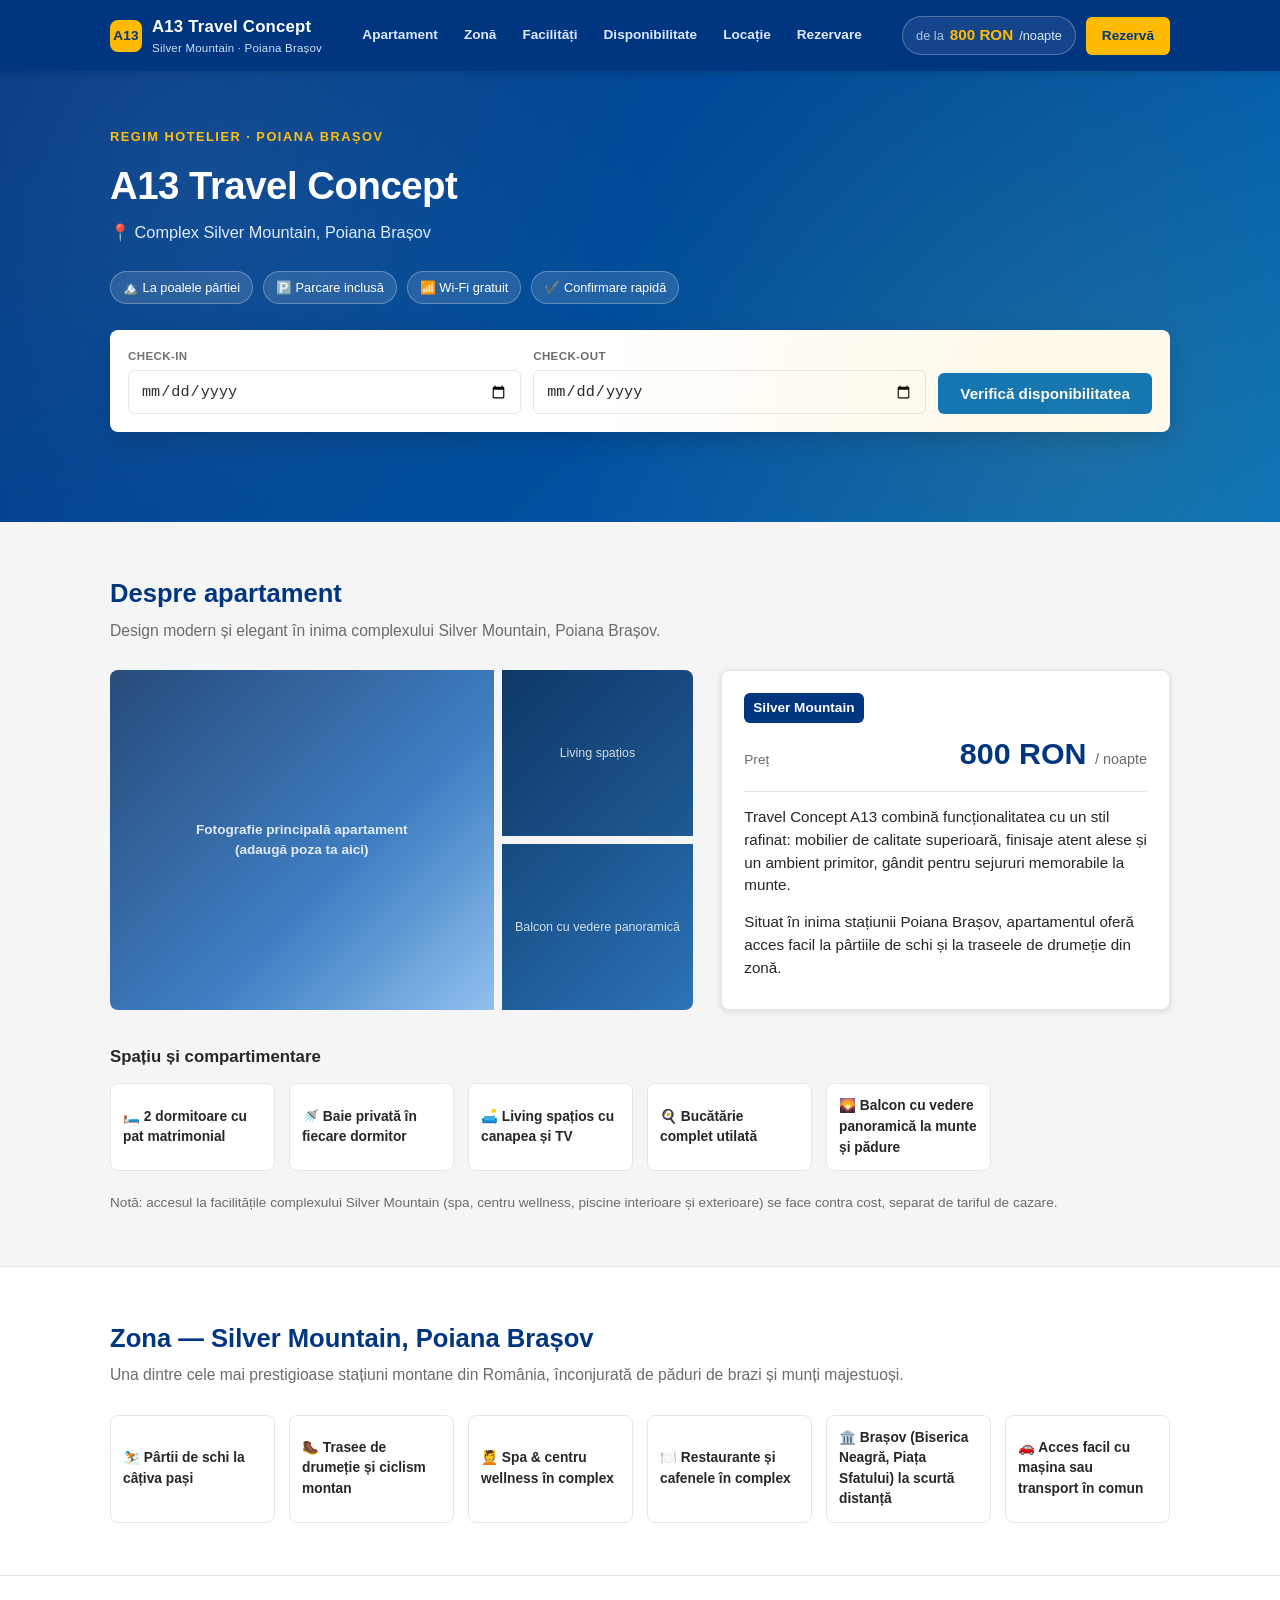
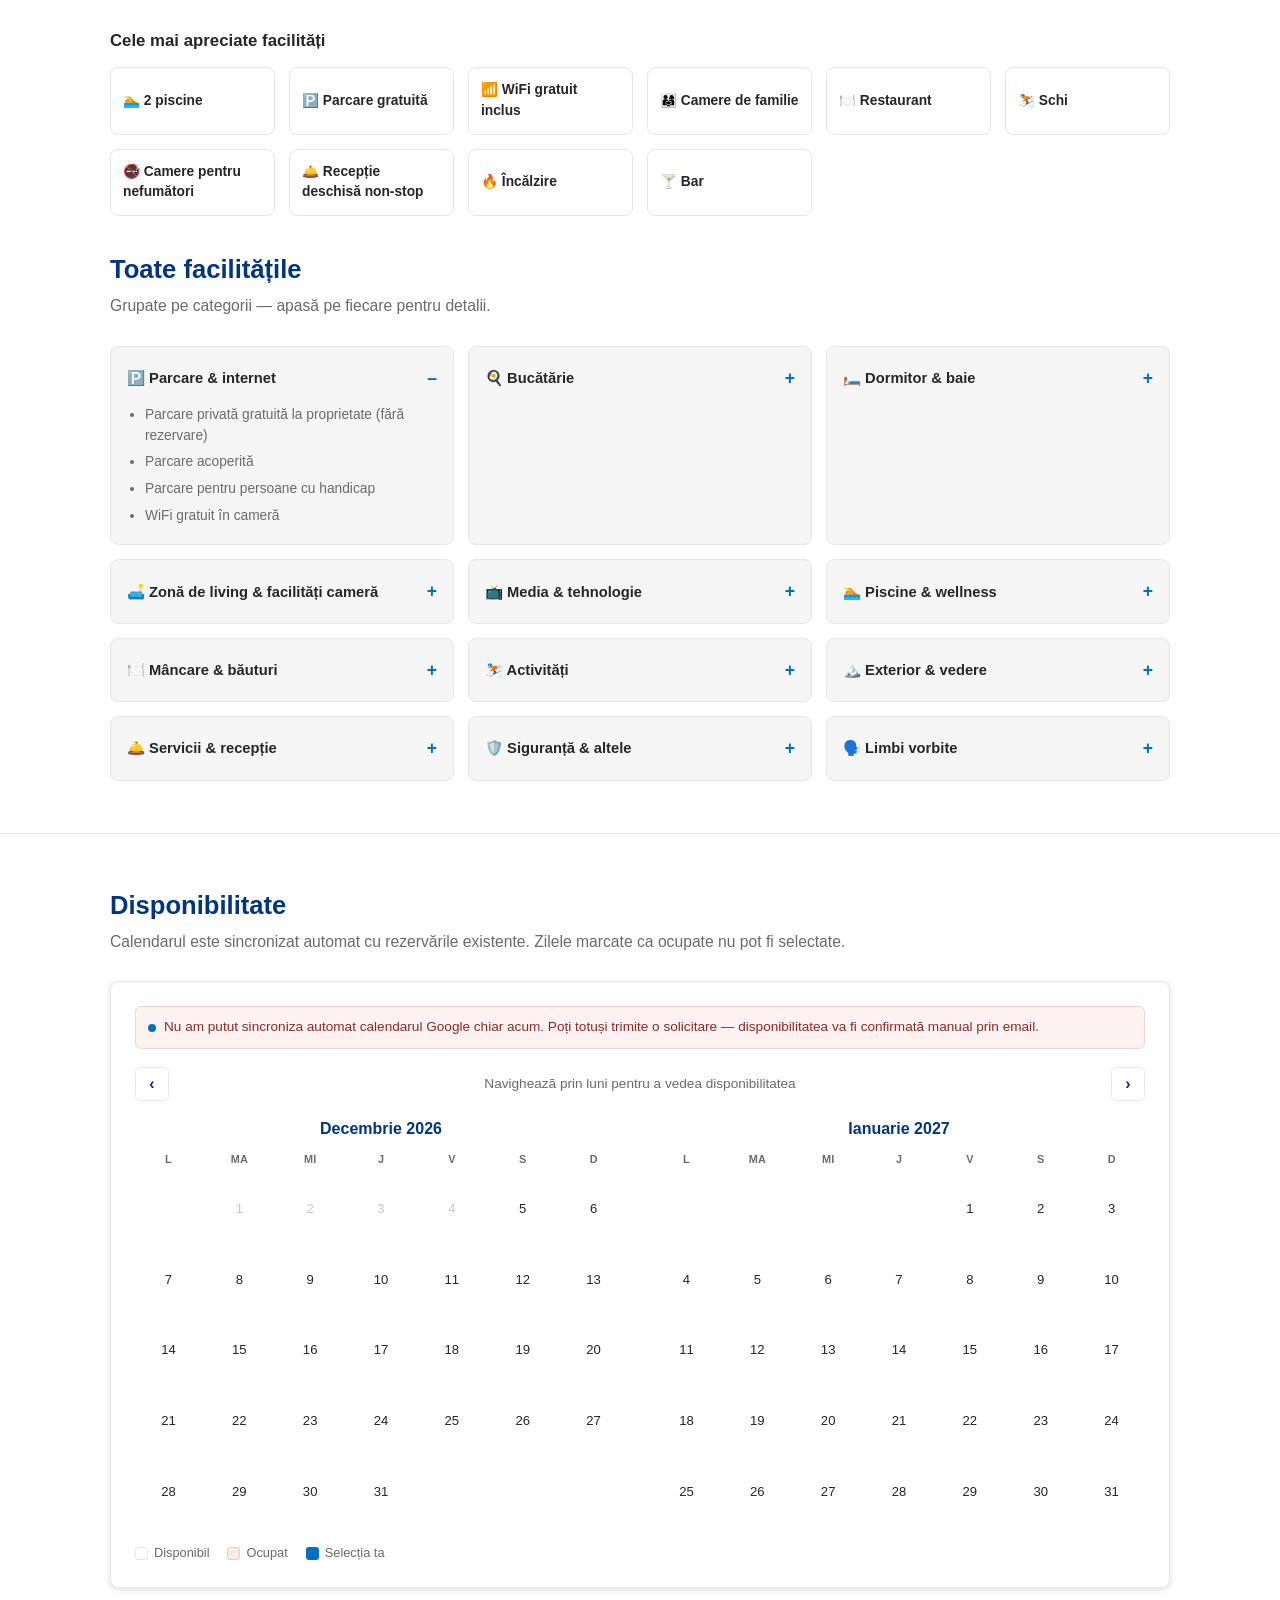
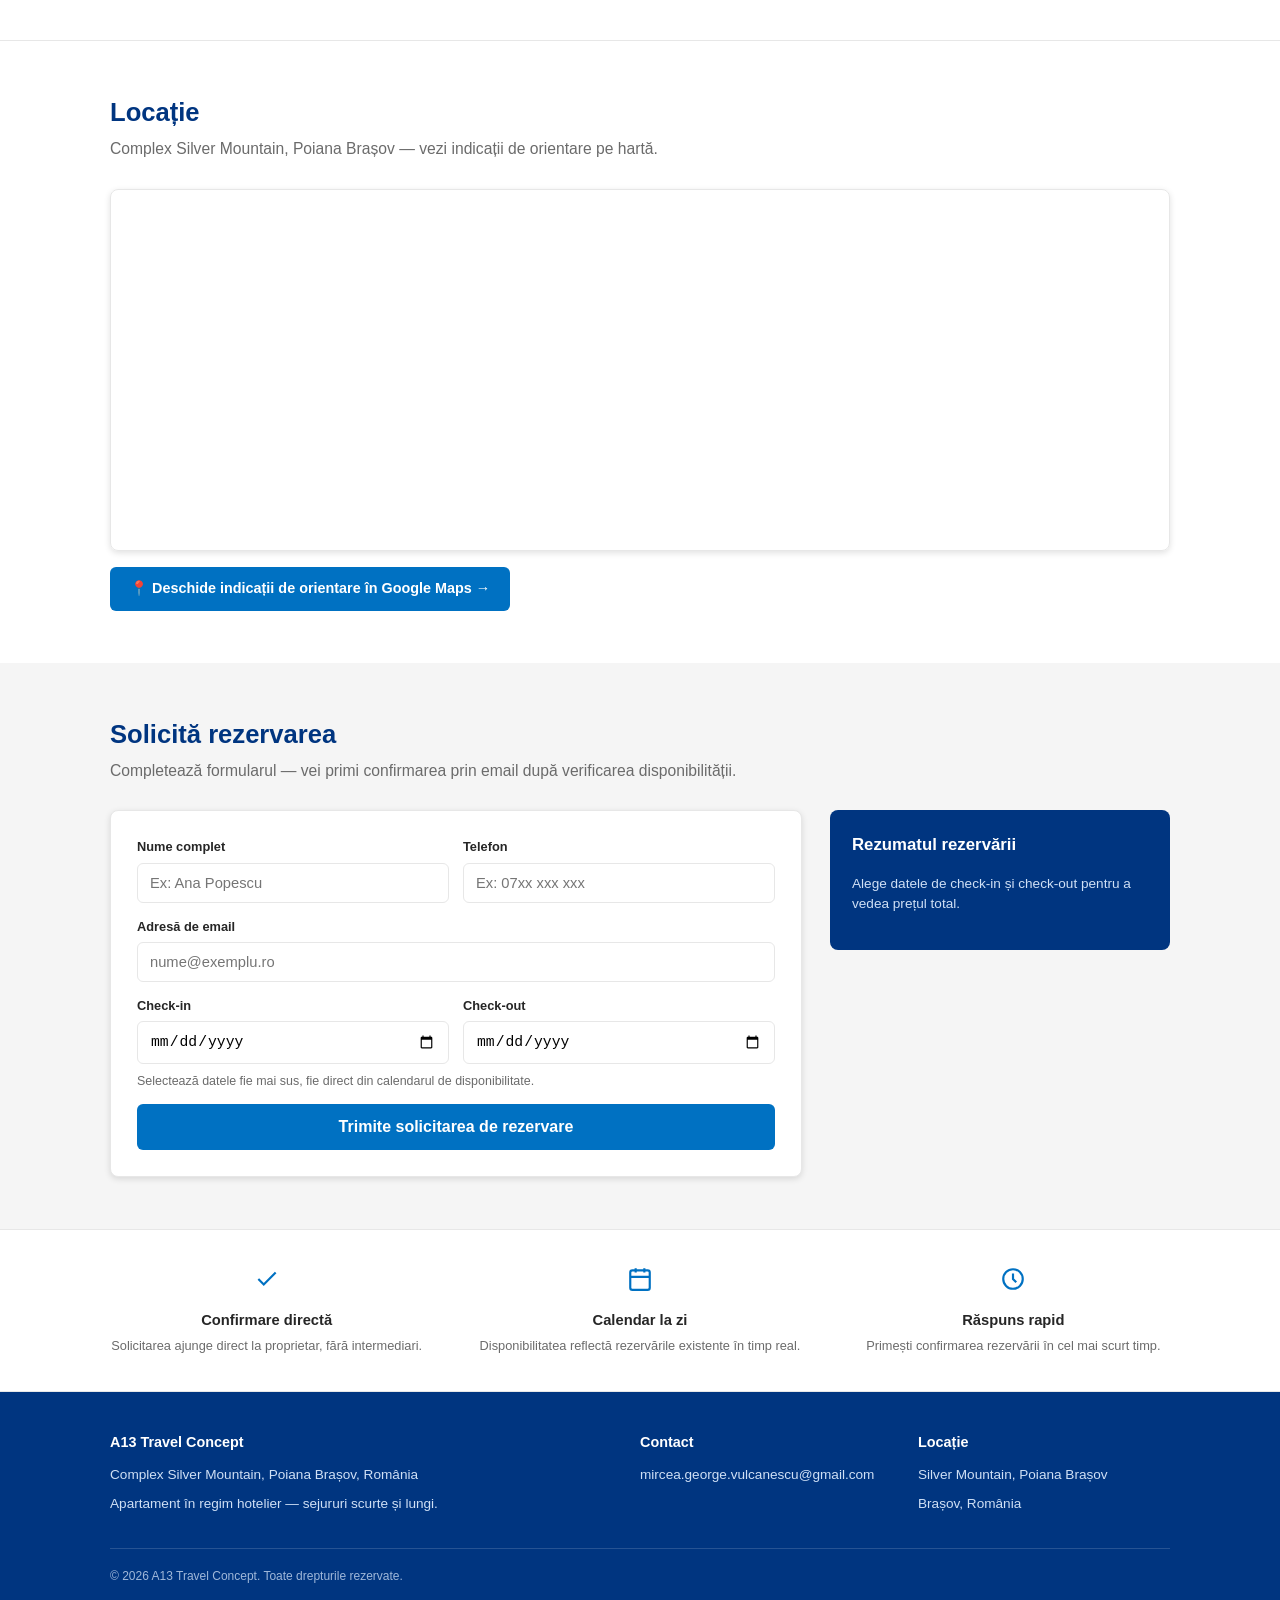
==== a13-travel-concept.html @ 93958892 "Add files via upload" ====
<!DOCTYPE html>
<html lang="ro">
<head>
<meta charset="UTF-8">
<meta name="viewport" content="width=device-width, initial-scale=1.0">
<title>A13 Travel Concept — Cazare Poiana Brașov, Silver Mountain | Rezervări online</title>
<meta name="description" content="Apartament în regim hotelier la Silver Mountain, Poiana Brașov. 800 RON/noapte, 2 dormitoare cu baie privată, vedere panoramică la munte. Verifică disponibilitatea și rezervă online.">
<style>
  :root{
    --blue-dark:#003580;
    --blue-mid:#0071c2;
    --blue-hover:#00224f;
    --yellow:#febb02;
    --yellow-dark:#e0a800;
    --bg:#f5f5f5;
    --white:#ffffff;
    --ink:#262626;
    --gray:#6b6b6b;
    --line:#e7e7e7;
    --green:#008009;
    --red:#c94545;
    --radius:8px;
    --shadow:0 2px 6px rgba(0,0,0,.12);
    --shadow-lg:0 8px 24px rgba(0,0,0,.16);
  }
  *{box-sizing:border-box;}
  html{scroll-behavior:smooth;}
  body{
    margin:0;
    font-family:-apple-system,BlinkMacSystemFont,"Segoe UI",Roboto,Helvetica,Arial,sans-serif;
    color:var(--ink);
    background:var(--bg);
    line-height:1.5;
  }
  a{color:inherit;text-decoration:none;}
  img{max-width:100%;display:block;}
  .wrap{max-width:1100px;margin:0 auto;padding:0 20px;}

  /* HEADER */
  header{
    background:var(--blue-dark);
    color:var(--white);
    position:sticky;top:0;z-index:50;
    box-shadow:var(--shadow);
  }
  header .wrap{
    display:flex;align-items:center;justify-content:space-between;
    padding:14px 20px;
  }
  .logo{display:flex;align-items:center;gap:10px;font-weight:800;font-size:1.05rem;letter-spacing:.2px;min-width:0;flex:none;}
  .logo-mark{
    width:32px;height:32px;border-radius:8px;
    background:var(--yellow);color:var(--blue-dark);
    display:flex;align-items:center;justify-content:center;
    font-weight:900;font-size:.85rem;flex:none;
  }
  .logo-text{white-space:nowrap;}
  .logo .place{font-weight:400;font-size:.72rem;color:#cfe0f5;display:block;margin-top:1px;white-space:normal;}

  .header-inner{
    display:flex;align-items:center;justify-content:space-between;
    padding:12px 20px;gap:14px;
  }
  .main-nav{display:none;}
  @media(min-width:920px){
    .main-nav{
      display:flex;gap:22px;flex:1;justify-content:center;
    }
    .main-nav a{
      color:#dbe8fb;font-size:.85rem;font-weight:600;padding:6px 2px;
      border-bottom:2px solid transparent;
    }
    .main-nav a:hover{color:var(--white);border-color:var(--yellow);}
  }

  .header-right{display:flex;align-items:center;gap:10px;flex:none;}
  .header-price{
    display:none;
    align-items:center;gap:6px;
    background:rgba(255,255,255,.08);
    border:1px solid rgba(255,255,255,.25);
    padding:7px 13px;border-radius:999px;
    font-size:.8rem;white-space:nowrap;color:#dbe8fb;
  }
  .header-price .hp-label{color:#a9c4e6;}
  .header-price b{color:var(--yellow);font-size:.95rem;}
  @media(min-width:560px){.header-price{display:flex;}}

  .header-cta{display:none;}
  @media(min-width:640px){
    .header-cta{
      display:inline-block;background:var(--yellow);color:var(--blue-dark);
      font-weight:700;padding:9px 16px;border-radius:6px;font-size:.85rem;
    }
    .header-cta:hover{background:var(--yellow-dark);}
  }

  .menu-toggle{
    display:flex;align-items:center;justify-content:center;
    width:38px;height:38px;border-radius:6px;
    background:rgba(255,255,255,.08);border:1px solid rgba(255,255,255,.25);
    color:var(--white);cursor:pointer;flex:none;
  }
  @media(min-width:920px){.menu-toggle{display:none;}}

  .mobile-nav{
    display:none;flex-direction:column;
    background:var(--blue-hover);
    border-top:1px solid rgba(255,255,255,.15);
  }
  .mobile-nav.open{display:flex;}
  .mobile-nav a{
    color:#dbe8fb;font-size:.92rem;font-weight:600;
    padding:14px 20px;border-bottom:1px solid rgba(255,255,255,.08);
  }
  .mobile-nav a:active{background:rgba(255,255,255,.06);}
  .mobile-nav-cta{
    color:var(--blue-dark) !important;background:var(--yellow);
    text-align:center;font-weight:800 !important;margin:12px 20px 16px;
    border-radius:6px;border-bottom:none !important;
  }

  /* HERO */
  .hero{
    background:linear-gradient(135deg,var(--blue-dark) 0%,#00509e 55%,var(--blue-mid) 100%);
    color:var(--white);
    padding:56px 0 90px;
    position:relative;
    overflow:hidden;
  }
  .hero::after{
    content:"";position:absolute;inset:0;
    background:
      radial-gradient(circle at 15% 20%, rgba(255,255,255,.08) 0, transparent 40%),
      radial-gradient(circle at 85% 80%, rgba(254,187,2,.10) 0, transparent 45%);
    pointer-events:none;
  }
  .hero .eyebrow{
    color:var(--yellow);font-weight:700;font-size:.8rem;letter-spacing:1.5px;text-transform:uppercase;
  }
  .hero h1{
    font-size:2.4rem;margin:10px 0 6px;font-weight:800;letter-spacing:-.5px;
  }
  .hero p.loc{
    color:#dbe8fb;font-size:1.02rem;margin:0 0 26px;display:flex;align-items:center;gap:6px;
  }
  .hero-badges{display:flex;gap:10px;flex-wrap:wrap;margin-bottom:8px;}
  .badge{
    background:rgba(255,255,255,.12);border:1px solid rgba(255,255,255,.28);
    padding:6px 12px;border-radius:999px;font-size:.8rem;
  }

  /* SEARCH CARD (floating over hero) */
  .search-card{
    background:var(--white);color:var(--ink);
    border-radius:var(--radius);
    box-shadow:var(--shadow-lg);
    padding:18px;
    margin-top:26px;
    display:grid;grid-template-columns:1fr 1fr auto;gap:12px;
    align-items:end;
  }
  @media(max-width:680px){.search-card{grid-template-columns:1fr;}}
  .field label{display:block;font-size:.72rem;font-weight:700;color:var(--gray);text-transform:uppercase;letter-spacing:.4px;margin-bottom:5px;}
  .field input{
    width:100%;padding:11px 12px;border:1.5px solid var(--line);border-radius:6px;
    font-size:.95rem;color:var(--ink);background:var(--white);
  }
  .field input:focus{outline:2px solid var(--blue-mid);outline-offset:1px;border-color:var(--blue-mid);}
  .btn-primary{
    background:var(--blue-mid);color:var(--white);border:none;
    padding:12px 22px;border-radius:6px;font-weight:700;font-size:.95rem;cursor:pointer;
    transition:background .15s ease;
  }
  .btn-primary:hover{background:var(--blue-hover);}
  .btn-primary:focus-visible{outline:3px solid var(--yellow);outline-offset:2px;}

  /* SECTIONS */
  section{padding:52px 0;}
  .section-title{font-size:1.6rem;font-weight:800;margin:0 0 6px;color:var(--blue-dark);}
  .section-sub{color:var(--gray);margin:0 0 28px;font-size:.98rem;}

  /* OVERVIEW / GALLERY */
  .overview-grid{display:grid;grid-template-columns:1.3fr 1fr;gap:28px;}
  @media(max-width:800px){.overview-grid{grid-template-columns:1fr;}}
  .gallery{display:grid;grid-template-columns:2fr 1fr;gap:8px;border-radius:var(--radius);overflow:hidden;height:340px;}
  .gallery-main{
    grid-row:1/3;
    background:linear-gradient(135deg,#274b7a,#3f7ec2 60%,#8fc1ee);
    display:flex;align-items:center;justify-content:center;color:rgba(255,255,255,.85);
    font-size:.85rem;font-weight:600;text-align:center;padding:16px;
  }
  .gallery-sub{
    background:linear-gradient(135deg,#0e3866,#1f5a94);
    display:flex;align-items:center;justify-content:center;color:rgba(255,255,255,.8);
    font-size:.78rem;text-align:center;padding:10px;
  }
  .gallery-sub:nth-child(3){background:linear-gradient(135deg,#164a80,#2c73b6);}

  .info-card{
    background:var(--white);border:1px solid var(--line);border-radius:var(--radius);
    padding:22px;box-shadow:var(--shadow);
  }
  .price-line{
    display:flex;align-items:baseline;justify-content:space-between;
    border-bottom:1px solid var(--line);padding-bottom:14px;margin-bottom:14px;
  }
  .price-line .amount{font-size:1.9rem;font-weight:800;color:var(--blue-dark);}
  .price-line .amount span{font-size:.9rem;font-weight:500;color:var(--gray);}
  .rating-pill{
    background:var(--blue-dark);color:var(--white);font-weight:800;
    padding:5px 9px;border-radius:6px;font-size:.85rem;display:inline-block;margin-bottom:8px;
  }
  .desc{color:var(--ink);font-size:.95rem;margin:14px 0 0;}

  .facil-subtitle{font-size:1.05rem;margin:34px 0 14px;color:var(--ink);}
  .amenities{
    display:grid;grid-template-columns:repeat(auto-fill,minmax(150px,1fr));
    gap:14px;
  }
  .amenity{
    display:flex;align-items:center;gap:10px;
    background:var(--white);border:1px solid var(--line);border-radius:8px;
    padding:12px;font-size:.86rem;font-weight:600;
  }
  .amenity svg{flex:none;color:var(--blue-mid);}

  .facil-grid{
    display:grid;grid-template-columns:repeat(auto-fill,minmax(280px,1fr));
    gap:14px;
  }
  .facil-card{
    background:var(--bg);border:1px solid var(--line);border-radius:8px;
    padding:4px 16px;
  }
  .facil-card summary{
    cursor:pointer;padding:14px 0;font-weight:700;font-size:.92rem;
    list-style:none;display:flex;align-items:center;gap:8px;
  }
  .facil-card summary::-webkit-details-marker{display:none;}
  .facil-card summary::after{
    content:"+";margin-left:auto;color:var(--blue-mid);font-weight:800;font-size:1.1rem;
  }
  .facil-card[open] summary::after{content:"–";}
  .facil-card ul{
    margin:0 0 14px;padding-left:18px;color:var(--gray);font-size:.86rem;
  }
  .facil-card li{margin-bottom:6px;}
  .facil-card em{color:var(--yellow-dark);font-style:normal;font-size:.8rem;}

  /* CALENDAR */
  .calendar-wrap{
    background:var(--white);border:1px solid var(--line);border-radius:var(--radius);
    padding:24px;box-shadow:var(--shadow);
  }
  .cal-status{
    display:flex;align-items:center;gap:8px;font-size:.85rem;color:var(--gray);margin-bottom:18px;
    padding:10px 12px;background:#f0f5fb;border-radius:6px;border:1px solid #dbe7f5;
  }
  .cal-status.error{background:#fdf1f1;border-color:#f3d4d4;color:#8a2c2c;}
  .cal-status .dot{width:8px;height:8px;border-radius:50%;background:var(--blue-mid);flex:none;}
  .cal-nav{display:flex;align-items:center;justify-content:space-between;margin-bottom:16px;}
  .cal-nav button{
    background:var(--white);border:1.5px solid var(--line);border-radius:6px;
    width:34px;height:34px;cursor:pointer;font-size:1rem;color:var(--blue-dark);font-weight:700;
  }
  .cal-nav button:hover{border-color:var(--blue-mid);}
  .cal-months{display:grid;grid-template-columns:1fr 1fr;gap:26px;}
  @media(max-width:720px){.cal-months{grid-template-columns:1fr;}}
  .cal-month h4{margin:0 0 10px;text-align:center;font-size:1rem;color:var(--blue-dark);text-transform:capitalize;}
  .cal-grid{display:grid;grid-template-columns:repeat(7,1fr);gap:4px;}
  .cal-grid .dow{font-size:.68rem;color:var(--gray);text-align:center;font-weight:700;padding-bottom:4px;text-transform:uppercase;}
  .cal-day{
    aspect-ratio:1/1;display:flex;align-items:center;justify-content:center;
    font-size:.82rem;border-radius:6px;cursor:pointer;
    background:var(--white);border:1px solid transparent;color:var(--ink);
  }
  .cal-day.empty{visibility:hidden;cursor:default;}
  .cal-day.past{color:#c8c8c8;cursor:not-allowed;}
  .cal-day.booked{
    background:#fbeaea;color:#c94545;text-decoration:line-through;cursor:not-allowed;
  }
  .cal-day.available:hover{border-color:var(--blue-mid);background:#eaf3fc;}
  .cal-day.selected{background:var(--blue-mid);color:var(--white);font-weight:700;}
  .cal-day.in-range{background:#cfe6fb;color:var(--blue-dark);}
  .cal-legend{display:flex;gap:18px;flex-wrap:wrap;margin-top:18px;font-size:.8rem;color:var(--gray);}
  .cal-legend span{display:flex;align-items:center;gap:6px;}
  .swatch{width:13px;height:13px;border-radius:3px;display:inline-block;}
  .swatch.av{background:var(--white);border:1px solid var(--line);}
  .swatch.bk{background:#fbeaea;border:1px solid #f0c6c6;}
  .swatch.sel{background:var(--blue-mid);}

  /* BOOKING FORM */
  .booking-grid{display:grid;grid-template-columns:1fr 340px;gap:28px;align-items:start;}
  @media(max-width:880px){.booking-grid{grid-template-columns:1fr;}}
  form.booking-form{
    background:var(--white);border:1px solid var(--line);border-radius:var(--radius);
    padding:26px;box-shadow:var(--shadow);
  }
  .form-row{display:grid;grid-template-columns:1fr 1fr;gap:14px;margin-bottom:14px;}
  @media(max-width:500px){.form-row{grid-template-columns:1fr;}}
  .form-row.full{grid-template-columns:1fr;}
  .form-field label{display:block;font-size:.8rem;font-weight:700;color:var(--ink);margin-bottom:6px;}
  .form-field input{
    width:100%;padding:11px 12px;border:1.5px solid var(--line);border-radius:6px;font-size:.92rem;
  }
  .form-field input:focus{outline:2px solid var(--blue-mid);outline-offset:1px;border-color:var(--blue-mid);}
  .form-field small{color:var(--gray);font-size:.75rem;}
  .hint{font-size:.78rem;color:var(--gray);margin-top:-6px;margin-bottom:14px;}
  .submit-row{margin-top:6px;}
  .submit-row button{width:100%;padding:14px;font-size:1rem;}
  .form-msg{margin-top:12px;font-size:.85rem;padding:10px 12px;border-radius:6px;display:none;}
  .form-msg.show{display:block;}
  .form-msg.ok{background:#eaf6ea;color:#1e6b1e;border:1px solid #cbe8cb;}
  .form-msg.warn{background:#fff8e6;color:#8a6600;border:1px solid #f0dfa8;}

  /* SUMMARY CARD */
  .summary-card{
    background:var(--blue-dark);color:var(--white);border-radius:var(--radius);
    padding:22px;position:sticky;top:86px;
  }
  .summary-card h3{margin:0 0 16px;font-size:1.05rem;}
  .summary-row{display:flex;justify-content:space-between;font-size:.88rem;padding:8px 0;border-bottom:1px solid rgba(255,255,255,.15);}
  .summary-row.total{border-bottom:none;font-weight:800;font-size:1.1rem;padding-top:14px;color:var(--yellow);}
  .summary-empty{font-size:.85rem;color:#cfe0f5;}

  /* MAP */
  .map-embed{
    position:relative;width:100%;padding-bottom:66%;height:0;
    border-radius:var(--radius);overflow:hidden;box-shadow:var(--shadow);
    border:1px solid var(--line);
  }
  @media(min-width:640px){.map-embed{padding-bottom:45%;}}
  @media(min-width:960px){.map-embed{padding-bottom:34%;}}
  .map-embed iframe{
    position:absolute;top:0;left:0;width:100%;height:100%;
  }
  .map-directions{
    display:inline-block;margin-top:16px;background:var(--blue-mid);color:var(--white);
    font-weight:700;font-size:.9rem;padding:11px 20px;border-radius:6px;
  }
  .map-directions:hover{background:var(--blue-hover);}

  /* TRUST STRIP */
  .trust{background:var(--white);border-top:1px solid var(--line);border-bottom:1px solid var(--line);}
  .trust-grid{display:grid;grid-template-columns:repeat(auto-fit,minmax(200px,1fr));gap:20px;padding:36px 0;}
  .trust-item{text-align:center;padding:0 10px;}
  .trust-item svg{color:var(--blue-mid);margin-bottom:10px;}
  .trust-item h5{margin:0 0 4px;font-size:.92rem;}
  .trust-item p{margin:0;font-size:.8rem;color:var(--gray);}

  /* FOOTER */
  footer{background:var(--blue-dark);color:#cfe0f5;padding:40px 0 26px;font-size:.85rem;}
  .footer-grid{display:grid;grid-template-columns:2fr 1fr 1fr;gap:26px;margin-bottom:26px;}
  @media(max-width:700px){.footer-grid{grid-template-columns:1fr;}}
  footer h4{color:var(--white);font-size:.9rem;margin:0 0 12px;}
  footer .foot-line{margin:0 0 8px;}
  .foot-bottom{border-top:1px solid rgba(255,255,255,.15);padding-top:18px;font-size:.75rem;color:#9fb8d9;}
</style>
</head>
<body>

<header>
  <div class="wrap header-inner">
    <div class="logo">
      <span class="logo-mark">A13</span>
      <span class="logo-text">A13 Travel Concept<span class="place">Silver Mountain · Poiana Brașov</span></span>
    </div>

    <nav class="main-nav" aria-label="Navigare secțiuni">
      <a href="#apartament">Apartament</a>
      <a href="#zona">Zonă</a>
      <a href="#facilitati">Facilități</a>
      <a href="#disponibilitate">Disponibilitate</a>
      <a href="#harta">Locație</a>
      <a href="#rezervare">Rezervare</a>
    </nav>

    <div class="header-right">
      <div class="header-price"><span class="hp-label">de la</span> <b>800 RON</b><span class="hp-unit">/noapte</span></div>
      <a href="#rezervare" class="header-cta">Rezervă</a>
      <button type="button" class="menu-toggle" id="menuToggle" aria-label="Deschide meniul" aria-expanded="false" aria-controls="mobileNav">
        <svg width="22" height="22" viewBox="0 0 24 24" fill="none" stroke="currentColor" stroke-width="2" stroke-linecap="round"><path d="M3 6h18M3 12h18M3 18h18"/></svg>
      </button>
    </div>
  </div>

  <nav class="mobile-nav" id="mobileNav" aria-label="Navigare mobilă">
    <a href="#apartament">🏠 Apartament</a>
    <a href="#zona">📍 Zonă</a>
    <a href="#facilitati">✔️ Facilități</a>
    <a href="#disponibilitate">📅 Disponibilitate</a>
    <a href="#harta">🗺️ Locație</a>
    <a href="#rezervare" class="mobile-nav-cta">Solicită rezervarea</a>
  </nav>
</header>

<section class="hero">
  <div class="wrap">
    <div class="eyebrow">Regim hotelier · Poiana Brașov</div>
    <h1>A13 Travel Concept</h1>
    <p class="loc">📍 Complex Silver Mountain, Poiana Brașov</p>
    <div class="hero-badges">
      <span class="badge">🏔️ La poalele pârtiei</span>
      <span class="badge">🅿️ Parcare inclusă</span>
      <span class="badge">📶 Wi-Fi gratuit</span>
      <span class="badge">✔️ Confirmare rapidă</span>
    </div>

    <div class="search-card" aria-label="Verifică disponibilitate rapid">
      <div class="field">
        <label for="quickCheckin">Check-in</label>
        <input type="date" id="quickCheckin">
      </div>
      <div class="field">
        <label for="quickCheckout">Check-out</label>
        <input type="date" id="quickCheckout">
      </div>
      <button class="btn-primary" id="quickCheckBtn" type="button">Verifică disponibilitatea</button>
    </div>
  </div>
</section>

<section id="apartament">
  <div class="wrap">
    <h2 class="section-title">Despre apartament</h2>
    <p class="section-sub">Design modern și elegant în inima complexului Silver Mountain, Poiana Brașov.</p>

    <div class="overview-grid">
      <div class="gallery">
        <div class="gallery-main">Fotografie principală apartament<br>(adaugă poza ta aici)</div>
        <div class="gallery-sub">Living spațios</div>
        <div class="gallery-sub">Balcon cu vedere panoramică</div>
      </div>

      <div class="info-card">
        <span class="rating-pill">Silver Mountain</span>
        <div class="price-line">
          <div>
            <div style="font-size:.85rem;color:var(--gray);">Preț</div>
          </div>
          <div class="amount">800 RON <span>/ noapte</span></div>
        </div>
        <p class="desc">
          Travel Concept A13 combină funcționalitatea cu un stil rafinat: mobilier de calitate superioară, finisaje atent alese și un ambient primitor, gândit pentru sejururi memorabile la munte.
        </p>
        <p class="desc">
          Situat în inima stațiunii Poiana Brașov, apartamentul oferă acces facil la pârtiile de schi și la traseele de drumeție din zonă.
        </p>
      </div>
    </div>

    <h3 class="facil-subtitle">Spațiu și compartimentare</h3>
    <div class="amenities">
      <div class="amenity">🛏️ 2 dormitoare cu pat matrimonial</div>
      <div class="amenity">🚿 Baie privată în fiecare dormitor</div>
      <div class="amenity">🛋️ Living spațios cu canapea și TV</div>
      <div class="amenity">🍳 Bucătărie complet utilată</div>
      <div class="amenity">🌄 Balcon cu vedere panoramică la munte și pădure</div>
    </div>

    <p class="desc" style="margin-top:22px;color:var(--gray);font-size:.85rem;">
      Notă: accesul la facilitățile complexului Silver Mountain (spa, centru wellness, piscine interioare și exterioare) se face contra cost, separat de tariful de cazare.
    </p>
  </div>
</section>

<section id="zona" style="background:var(--white);border-top:1px solid var(--line);">
  <div class="wrap">
    <h2 class="section-title">Zona — Silver Mountain, Poiana Brașov</h2>
    <p class="section-sub">Una dintre cele mai prestigioase stațiuni montane din România, înconjurată de păduri de brazi și munți majestuoși.</p>

    <div class="amenities">
      <div class="amenity">⛷️ Pârtii de schi la câțiva pași</div>
      <div class="amenity">🥾 Trasee de drumeție și ciclism montan</div>
      <div class="amenity">💆 Spa &amp; centru wellness în complex</div>
      <div class="amenity">🍽️ Restaurante și cafenele în complex</div>
      <div class="amenity">🏛️ Brașov (Biserica Neagră, Piața Sfatului) la scurtă distanță</div>
      <div class="amenity">🚗 Acces facil cu mașina sau transport în comun</div>
    </div>
  </div>
</section>

<section id="facilitati" style="background:var(--white);border-top:1px solid var(--line);">
  <div class="wrap">
    <h3 class="facil-subtitle" style="margin-top:0;">Cele mai apreciate facilități</h3>
    <div class="amenities">
      <div class="amenity">🏊 2 piscine</div>
      <div class="amenity">🅿️ Parcare gratuită</div>
      <div class="amenity">📶 WiFi gratuit inclus</div>
      <div class="amenity">👨‍👩‍👧 Camere de familie</div>
      <div class="amenity">🍽️ Restaurant</div>
      <div class="amenity">⛷️ Schi</div>
      <div class="amenity">🚭 Camere pentru nefumători</div>
      <div class="amenity">🛎️ Recepție deschisă non-stop</div>
      <div class="amenity">🔥 Încălzire</div>
      <div class="amenity">🍸 Bar</div>
    </div>

    <h2 class="section-title" style="margin-top:34px;">Toate facilitățile</h2>
    <p class="section-sub">Grupate pe categorii — apasă pe fiecare pentru detalii.</p>

    <div class="facil-grid">

      <details class="facil-card" open>
        <summary>🅿️ Parcare &amp; internet</summary>
        <ul>
          <li>Parcare privată gratuită la proprietate (fără rezervare)</li>
          <li>Parcare acoperită</li>
          <li>Parcare pentru persoane cu handicap</li>
          <li>WiFi gratuit în cameră</li>
        </ul>
      </details>

      <details class="facil-card">
        <summary>🍳 Bucătărie</summary>
        <ul>
          <li>Bucătărie complet utilată / chicinetă</li>
          <li>Frigider, cuptor, plită, cuptor cu microunde</li>
          <li>Mașină de spălat vase</li>
          <li>Fierbător, cafetieră, prăjitor de pâine</li>
          <li>Articole de bucătărie, masă, produse de curățenie</li>
        </ul>
      </details>

      <details class="facil-card">
        <summary>🛏️ Dormitor &amp; baie</summary>
        <ul>
          <li>Lenjerie de pat, garderobă / dulap, vestiar</li>
          <li>Baie privată — cadă sau duș, toaletă</li>
          <li>Prosoape, hârtie igienică, articole de toaletă gratuite</li>
          <li>Uscător de păr</li>
        </ul>
      </details>

      <details class="facil-card">
        <summary>🛋️ Zonă de living &amp; facilități cameră</summary>
        <ul>
          <li>Zonă de luat masa, șemineu, zonă de relaxare, birou</li>
          <li>Priză lângă pat, suport pentru haine</li>
          <li>Pardoseală de lemn/parchet sau gresie/marmură</li>
          <li>Izolare fonică, facilități de călcat</li>
        </ul>
      </details>

      <details class="facil-card">
        <summary>📺 Media &amp; tehnologie</summary>
        <ul>
          <li>TV cu ecran plat, canale prin cablu și satelit</li>
          <li>Servicii de streaming (ex. Netflix)</li>
        </ul>
      </details>

      <details class="facil-card">
        <summary>🏊 Piscine &amp; wellness</summary>
        <ul>
          <li>Piscină exterioară — deschisă tot anul, încălzită, zonă mică adâncime, șezlonguri <em>(cost suplimentar)</em></li>
          <li>Piscină interioară — deschisă tot anul, încălzită, șezlonguri <em>(cost suplimentar)</em></li>
          <li>Saună <em>(cost suplimentar)</em></li>
        </ul>
      </details>

      <details class="facil-card">
        <summary>🍽️ Mâncare &amp; băuturi</summary>
        <ul>
          <li>Restaurant și bar la proprietate</li>
          <li>Cafenea la proprietate</li>
          <li>Aparat de ceai/cafea</li>
        </ul>
      </details>

      <details class="facil-card">
        <summary>⛷️ Activități</summary>
        <ul>
          <li>Schi și depozit schiuri, școală de schi <em>(cost suplimentar)</em></li>
          <li>Tururi cu bicicleta / pe jos <em>(cost suplimentar)</em></li>
          <li>Călărie și drumeții, în afara locației <em>(cost suplimentar)</em></li>
          <li>Închiriere de biciclete <em>(cost suplimentar)</em></li>
        </ul>
      </details>

      <details class="facil-card">
        <summary>🏔️ Exterior &amp; vedere</summary>
        <ul>
          <li>Vedere la munte și la grădină</li>
          <li>Balcon, terasă, grădină</li>
          <li>Zonă de picnic, mobilier exterior, zonă de luat masa în aer liber</li>
        </ul>
      </details>

      <details class="facil-card">
        <summary>🛎️ Servicii &amp; recepție</summary>
        <ul>
          <li>Recepție deschisă non-stop, serviciu de concierge</li>
          <li>Factură disponibilă la cerere</li>
          <li>Jocuri și puzzle-uri</li>
          <li>Business centre, săli de conferințe/petreceri <em>(cost suplimentar)</em></li>
        </ul>
      </details>

      <details class="facil-card">
        <summary>🛡️ Siguranță &amp; altele</summary>
        <ul>
          <li>Securitate non-stop, acces cu cheie</li>
          <li>Extinctoare, alarmă de fum, camere de supraveghere exterior</li>
          <li>Lift — etajele superioare accesibile</li>
          <li>Camere izolate fonic, camere pentru nefumători</li>
          <li>Fumatul interzis în toate spațiile publice și private</li>
        </ul>
      </details>

      <details class="facil-card">
        <summary>🗣️ Limbi vorbite</summary>
        <ul>
          <li>Română</li>
          <li>Engleză</li>
        </ul>
      </details>

    </div>
  </div>
</section>

<section id="disponibilitate" style="background:var(--white);border-top:1px solid var(--line);">
  <div class="wrap">
    <h2 class="section-title">Disponibilitate</h2>
    <p class="section-sub">Calendarul este sincronizat automat cu rezervările existente. Zilele marcate ca ocupate nu pot fi selectate.</p>

    <div class="calendar-wrap">
      <div class="cal-status" id="calStatus"><span class="dot"></span> Se încarcă disponibilitatea din calendar…</div>

      <div class="cal-nav">
        <button type="button" id="calPrev" aria-label="Luna anterioară">‹</button>
        <div style="font-size:.85rem;color:var(--gray);">Navighează prin luni pentru a vedea disponibilitatea</div>
        <button type="button" id="calNext" aria-label="Luna următoare">›</button>
      </div>

      <div class="cal-months" id="calMonths"></div>

      <div class="cal-legend">
        <span><span class="swatch av"></span> Disponibil</span>
        <span><span class="swatch bk"></span> Ocupat</span>
        <span><span class="swatch sel"></span> Selecția ta</span>
      </div>
    </div>
  </div>
</section>

<section id="harta" style="background:var(--white);border-top:1px solid var(--line);">
  <div class="wrap">
    <h2 class="section-title">Locație</h2>
    <p class="section-sub">Complex Silver Mountain, Poiana Brașov — vezi indicații de orientare pe hartă.</p>

    <div class="map-embed">
      <iframe
        src="https://www.google.com/maps/embed?pb=!1m18!1m12!1m3!1d2791.370215960266!2d25.539764875945238!3d45.60320372415386!2m3!1f0!2f0!3f0!3m2!1i1024!2i768!4f13.1!3m3!1m2!1s0x40b34542a2516517%3A0x1cde40f5357609c9!2sTravel%20Concept%20-%20Silver%20Mountain!5e0!3m2!1sro!2sro!4v1787298924116!5m2!1sro!2sro"
        style="border:0;" allowfullscreen="" loading="lazy"
        referrerpolicy="strict-origin-when-cross-origin"
        title="Harta A13 Travel Concept — Silver Mountain, Poiana Brașov">
      </iframe>
    </div>

    <a href="https://maps.app.goo.gl/UNRjPVDbBz24wbt7A?g_st=ac" target="_blank" rel="noopener" class="map-directions">
      📍 Deschide indicații de orientare în Google Maps →
    </a>
  </div>
</section>

<section id="rezervare">
  <div class="wrap">
    <h2 class="section-title">Solicită rezervarea</h2>
    <p class="section-sub">Completează formularul — vei primi confirmarea prin email după verificarea disponibilității.</p>

    <div class="booking-grid">
      <form class="booking-form" id="bookingForm">
        <div class="form-row">
          <div class="form-field">
            <label for="fname">Nume complet</label>
            <input type="text" id="fname" name="name" required placeholder="Ex: Ana Popescu">
          </div>
          <div class="form-field">
            <label for="fphone">Telefon</label>
            <input type="tel" id="fphone" name="phone" required placeholder="Ex: 07xx xxx xxx">
          </div>
        </div>
        <div class="form-row full">
          <div class="form-field">
            <label for="femail">Adresă de email</label>
            <input type="email" id="femail" name="email" required placeholder="nume@exemplu.ro">
          </div>
        </div>
        <div class="form-row">
          <div class="form-field">
            <label for="fcheckin">Check-in</label>
            <input type="date" id="fcheckin" name="checkin" required>
          </div>
          <div class="form-field">
            <label for="fcheckout">Check-out</label>
            <input type="date" id="fcheckout" name="checkout" required>
          </div>
        </div>
        <p class="hint" id="rangeHint">Selectează datele fie mai sus, fie direct din calendarul de disponibilitate.</p>

        <div class="submit-row">
          <button type="submit" class="btn-primary">Trimite solicitarea de rezervare</button>
        </div>
        <div class="form-msg" id="formMsg"></div>
      </form>

      <div class="summary-card">
        <h3>Rezumatul rezervării</h3>
        <div id="summaryBody">
          <p class="summary-empty">Alege datele de check-in și check-out pentru a vedea prețul total.</p>
        </div>
      </div>
    </div>
  </div>
</section>

<section class="trust" style="padding:0;">
  <div class="wrap trust-grid">
    <div class="trust-item">
      <svg width="26" height="26" viewBox="0 0 24 24" fill="none" stroke="currentColor" stroke-width="2"><path d="M20 6 9 17l-5-5"/></svg>
      <h5>Confirmare directă</h5>
      <p>Solicitarea ajunge direct la proprietar, fără intermediari.</p>
    </div>
    <div class="trust-item">
      <svg width="26" height="26" viewBox="0 0 24 24" fill="none" stroke="currentColor" stroke-width="2"><rect x="3" y="4" width="18" height="18" rx="2"/><path d="M16 2v4M8 2v4M3 10h18"/></svg>
      <h5>Calendar la zi</h5>
      <p>Disponibilitatea reflectă rezervările existente în timp real.</p>
    </div>
    <div class="trust-item">
      <svg width="26" height="26" viewBox="0 0 24 24" fill="none" stroke="currentColor" stroke-width="2"><path d="M3 12a9 9 0 1 0 18 0 9 9 0 0 0-18 0Z"/><path d="M12 7v5l3 3"/></svg>
      <h5>Răspuns rapid</h5>
      <p>Primești confirmarea rezervării în cel mai scurt timp.</p>
    </div>
  </div>
</section>

<footer>
  <div class="wrap">
    <div class="footer-grid">
      <div>
        <h4>A13 Travel Concept</h4>
        <p class="foot-line">Complex Silver Mountain, Poiana Brașov, România</p>
        <p class="foot-line">Apartament în regim hotelier — sejururi scurte și lungi.</p>
      </div>
      <div>
        <h4>Contact</h4>
        <p class="foot-line">mircea.george.vulcanescu@gmail.com</p>
      </div>
      <div>
        <h4>Locație</h4>
        <p class="foot-line">Silver Mountain, Poiana Brașov</p>
        <p class="foot-line">Brașov, România</p>
      </div>
    </div>
    <div class="foot-bottom">© <span id="year"></span> A13 Travel Concept. Toate drepturile rezervate.</div>
  </div>
</footer>

<script>
(function(){
  "use strict";

  document.getElementById("year").textContent = new Date().getFullYear();

  /* ---------- CONFIG ---------- */
  var PRICE_PER_NIGHT = 800;
  var CONTACT_EMAIL = "mircea.george.vulcanescu@gmail.com";
  var CALENDAR_ID = "ch4cifvuu7agfajplgrccculheveu7g6@import.calendar.google.com";
  var ICS_URL = "https://calendar.google.com/calendar/ical/" + encodeURIComponent(CALENDAR_ID) + "/public/basic.ics";
  // Lista de proxy-uri CORS încercate în ordine (Google nu trimite headere CORS pe .ics).
  var PROXY_URLS = [
    "https://api.allorigins.win/raw?url=" + encodeURIComponent(ICS_URL),
    "https://corsproxy.io/?url=" + encodeURIComponent(ICS_URL),
    "https://api.codetabs.com/v1/proxy?quest=" + encodeURIComponent(ICS_URL)
  ];

  var bookedRanges = []; // [{start:Date, end:Date}] end este exclusiv (ca in ICS)
  var calStatusEl = document.getElementById("calStatus");

  /* ---------- ICS FETCH + PARSE ---------- */
  function parseICSDate(raw){
    raw = raw.trim();
    if(/^\d{8}$/.test(raw)){
      var y=+raw.slice(0,4), m=+raw.slice(4,6)-1, d=+raw.slice(6,8);
      return new Date(y,m,d);
    }
    var m2 = raw.match(/^(\d{4})(\d{2})(\d{2})T(\d{2})(\d{2})(\d{2})Z?$/);
    if(m2){
      return new Date(Date.UTC(+m2[1], +m2[2]-1, +m2[3], +m2[4], +m2[5], +m2[6]));
    }
    return null;
  }

  function parseICS(text){
    var lines = text.split(/\r\n|\n|\r/);
    // unfold: liniile care incep cu spatiu continua linia anterioara
    var unfolded = [];
    for(var i=0;i<lines.length;i++){
      if(lines[i].charAt(0) === " " && unfolded.length){
        unfolded[unfolded.length-1] += lines[i].slice(1);
      } else {
        unfolded.push(lines[i]);
      }
    }
    var ranges = [];
    var cur = null;
    for(var j=0;j<unfolded.length;j++){
      var line = unfolded[j];
      if(line.indexOf("BEGIN:VEVENT") === 0){ cur = {}; continue; }
      if(line.indexOf("END:VEVENT") === 0){
        if(cur && cur.start && cur.end){ ranges.push({start:cur.start, end:cur.end}); }
        cur = null; continue;
      }
      if(!cur) continue;
      if(line.indexOf("DTSTART") === 0){
        var vs = line.split(":"); cur.start = parseICSDate(vs[vs.length-1]);
      } else if(line.indexOf("DTEND") === 0){
        var ve = line.split(":"); cur.end = parseICSDate(ve[ve.length-1]);
      }
    }
    return ranges;
  }

  function setStatus(msg, isError){
    calStatusEl.innerHTML = '<span class="dot"></span> ' + msg;
    calStatusEl.className = "cal-status" + (isError ? " error" : "");
  }

  function loadCalendar(){
    tryProxy(0);
  }

  function tryProxy(index){
    if(index >= PROXY_URLS.length){
      setStatus("Nu am putut sincroniza automat calendarul Google chiar acum. Poți totuși trimite o solicitare — disponibilitatea va fi confirmată manual prin email.", true);
      renderCalendar();
      return;
    }
    fetch(PROXY_URLS[index], {cache:"no-store"})
      .then(function(res){
        if(!res.ok) throw new Error("network");
        return res.text();
      })
      .then(function(text){
        if(text.indexOf("BEGIN:VCALENDAR") === -1) throw new Error("format");
        bookedRanges = parseICS(text);
        setStatus("Calendar sincronizat — disponibilitatea este la zi.", false);
        renderCalendar();
      })
      .catch(function(){
        tryProxy(index + 1);
      });
  }

  function isDateBooked(date){
    for(var i=0;i<bookedRanges.length;i++){
      var r = bookedRanges[i];
      if(date >= stripTime(r.start) && date < stripTime(r.end)) return true;
    }
    return false;
  }

  function stripTime(d){ return new Date(d.getFullYear(), d.getMonth(), d.getDate()); }

  /* ---------- CALENDAR RENDER ---------- */
  var today = stripTime(new Date());
  var viewYear = today.getFullYear();
  var viewMonth = today.getMonth(); // luna curenta = prima din cele 2 afisate

  var selection = { checkin:null, checkout:null };

  var MONTH_NAMES = ["ianuarie","februarie","martie","aprilie","mai","iunie","iulie","august","septembrie","octombrie","noiembrie","decembrie"];
  var DOW = ["L","Ma","Mi","J","V","S","D"];

  function buildMonthEl(year, month){
    var wrap = document.createElement("div");
    wrap.className = "cal-month";
    var h4 = document.createElement("h4");
    h4.textContent = MONTH_NAMES[month] + " " + year;
    wrap.appendChild(h4);

    var grid = document.createElement("div");
    grid.className = "cal-grid";
    DOW.forEach(function(d){
      var el = document.createElement("div");
      el.className = "dow"; el.textContent = d;
      grid.appendChild(el);
    });

    var firstDay = new Date(year, month, 1);
    var startOffset = (firstDay.getDay() + 6) % 7; // Luni = 0
    var daysInMonth = new Date(year, month+1, 0).getDate();

    for(var i=0;i<startOffset;i++){
      var empty = document.createElement("div");
      empty.className = "cal-day empty";
      grid.appendChild(empty);
    }

    for(var d2=1; d2<=daysInMonth; d2++){
      var date = new Date(year, month, d2);
      var cell = document.createElement("div");
      cell.className = "cal-day";
      cell.textContent = d2;

      var past = date < today;
      var booked = isDateBooked(date);

      if(past){
        cell.classList.add("past");
      } else if(booked){
        cell.classList.add("booked");
      } else {
        cell.classList.add("available");
        cell.addEventListener("click", function(dt){
          return function(){ handleDayClick(dt); };
        }(date));
      }

      if(selection.checkin && sameDay(date, selection.checkin)) cell.classList.add("selected");
      if(selection.checkout && sameDay(date, selection.checkout)) cell.classList.add("selected");
      if(selection.checkin && selection.checkout && date > selection.checkin && date < selection.checkout){
        cell.classList.add("in-range");
      }

      grid.appendChild(cell);
    }

    wrap.appendChild(grid);
    return wrap;
  }

  function sameDay(a,b){ return a.getFullYear()===b.getFullYear() && a.getMonth()===b.getMonth() && a.getDate()===b.getDate(); }

  function renderCalendar(){
    var host = document.getElementById("calMonths");
    host.innerHTML = "";
    host.appendChild(buildMonthEl(viewYear, viewMonth));
    var nextM = viewMonth+1, nextY = viewYear;
    if(nextM > 11){ nextM = 0; nextY++; }
    host.appendChild(buildMonthEl(nextY, nextM));
  }

  function hasBookedBetween(a,b){
    var d = new Date(a);
    while(d < b){
      if(isDateBooked(d)) return true;
      d.setDate(d.getDate()+1);
    }
    return false;
  }

  function handleDayClick(date){
    if(!selection.checkin || (selection.checkin && selection.checkout)){
      selection.checkin = date; selection.checkout = null;
    } else {
      if(date <= selection.checkin){
        selection.checkin = date; selection.checkout = null;
      } else if(hasBookedBetween(selection.checkin, date)){
        selection.checkin = date; selection.checkout = null;
      } else {
        selection.checkout = date;
      }
    }
    syncFormFromSelection();
    renderCalendar();
  }

  document.getElementById("calPrev").addEventListener("click", function(){
    viewMonth--; if(viewMonth<0){ viewMonth=11; viewYear--; }
    renderCalendar();
  });
  document.getElementById("calNext").addEventListener("click", function(){
    viewMonth++; if(viewMonth>11){ viewMonth=0; viewYear++; }
    renderCalendar();
  });

  /* ---------- FORM SYNC + PRICE ---------- */
  var inCheckin = document.getElementById("fcheckin");
  var inCheckout = document.getElementById("fcheckout");
  var quickCheckin = document.getElementById("quickCheckin");
  var quickCheckout = document.getElementById("quickCheckout");
  var summaryBody = document.getElementById("summaryBody");
  var rangeHint = document.getElementById("rangeHint");

  function fmtDate(d){
    return d.toLocaleDateString("ro-RO", { day:"2-digit", month:"short", year:"numeric" });
  }
  function toInputValue(d){
    var mm = (d.getMonth()+1+"").padStart(2,"0");
    var dd = (d.getDate()+"").padStart(2,"0");
    return d.getFullYear()+"-"+mm+"-"+dd;
  }

  function syncFormFromSelection(){
    if(selection.checkin) inCheckin.value = toInputValue(selection.checkin);
    if(selection.checkout) inCheckout.value = toInputValue(selection.checkout);
    updateSummary();
  }

  function updateSummary(){
    var ci = inCheckin.value ? new Date(inCheckin.value + "T00:00:00") : null;
    var co = inCheckout.value ? new Date(inCheckout.value + "T00:00:00") : null;

    if(!ci || !co || co <= ci){
      summaryBody.innerHTML = '<p class="summary-empty">Alege datele de check-in și check-out pentru a vedea prețul total.</p>';
      rangeHint.textContent = "Selectează datele fie mai sus, fie direct din calendarul de disponibilitate.";
      rangeHint.style.color = "";
      return;
    }

    var nights = Math.round((co - ci) / 86400000);
    var conflict = hasBookedBetween(ci, co);

    var total = nights * PRICE_PER_NIGHT;
    summaryBody.innerHTML =
      '<div class="summary-row"><span>Check-in</span><span>' + fmtDate(ci) + '</span></div>' +
      '<div class="summary-row"><span>Check-out</span><span>' + fmtDate(co) + '</span></div>' +
      '<div class="summary-row"><span>' + nights + ' nopți × 800 RON</span><span>' + total + ' RON</span></div>' +
      '<div class="summary-row total"><span>Total</span><span>' + total + ' RON</span></div>';

    if(conflict){
      rangeHint.textContent = "Atenție: intervalul selectat include zile deja ocupate. Alege alte date.";
      rangeHint.style.color = "var(--red)";
    } else {
      rangeHint.textContent = nights + " nopți selectate — total " + total + " RON.";
      rangeHint.style.color = "var(--green)";
    }
  }

  inCheckin.addEventListener("change", function(){
    selection.checkin = inCheckin.value ? new Date(inCheckin.value+"T00:00:00") : null;
    updateSummary(); renderCalendar();
  });
  inCheckout.addEventListener("change", function(){
    selection.checkout = inCheckout.value ? new Date(inCheckout.value+"T00:00:00") : null;
    updateSummary(); renderCalendar();
  });

  document.getElementById("quickCheckBtn").addEventListener("click", function(){
    if(quickCheckin.value) inCheckin.value = quickCheckin.value;
    if(quickCheckout.value) inCheckout.value = quickCheckout.value;
    selection.checkin = inCheckin.value ? new Date(inCheckin.value+"T00:00:00") : null;
    selection.checkout = inCheckout.value ? new Date(inCheckout.value+"T00:00:00") : null;
    document.getElementById("rezervare").scrollIntoView({behavior:"smooth"});
    updateSummary(); renderCalendar();
  });

  /* ---------- SUBMIT (mailto) ---------- */
  document.getElementById("bookingForm").addEventListener("submit", function(e){
    e.preventDefault();
    var name = document.getElementById("fname").value.trim();
    var phone = document.getElementById("fphone").value.trim();
    var email = document.getElementById("femail").value.trim();
    var ci = inCheckin.value, co = inCheckout.value;
    var msgEl = document.getElementById("formMsg");

    if(!name || !phone || !email || !ci || !co){
      msgEl.textContent = "Completează toate câmpurile pentru a trimite solicitarea.";
      msgEl.className = "form-msg show warn";
      return;
    }
    var ciDate = new Date(ci+"T00:00:00"), coDate = new Date(co+"T00:00:00");
    if(coDate <= ciDate){
      msgEl.textContent = "Data de check-out trebuie să fie după data de check-in.";
      msgEl.className = "form-msg show warn";
      return;
    }
    if(hasBookedBetween(ciDate, coDate)){
      msgEl.textContent = "Intervalul selectat include zile deja ocupate. Te rugăm alege alte date.";
      msgEl.className = "form-msg show warn";
      return;
    }

    var nights = Math.round((coDate - ciDate) / 86400000);
    var total = nights * PRICE_PER_NIGHT;

    var subject = "Solicitare rezervare A13 Travel Concept — " + ci + " → " + co;
    var body =
      "Solicitare nouă de rezervare — A13 Travel Concept (Silver Mountain, Poiana Brașov)\n\n" +
      "Nume: " + name + "\n" +
      "Telefon: " + phone + "\n" +
      "Email: " + email + "\n\n" +
      "Check-in: " + ci + "\n" +
      "Check-out: " + co + "\n" +
      "Nopți: " + nights + "\n" +
      "Preț/noapte: " + PRICE_PER_NIGHT + " RON\n" +
      "Total: " + total + " RON\n";

    var mailto = "mailto:" + CONTACT_EMAIL +
      "?subject=" + encodeURIComponent(subject) +
      "&body=" + encodeURIComponent(body);

    window.location.href = mailto;

    msgEl.textContent = "Se deschide clientul tău de email cu solicitarea precompletată către " + CONTACT_EMAIL + ". Trimite mesajul pentru a finaliza cererea.";
    msgEl.className = "form-msg show ok";
  });

  /* ---------- MOBILE MENU ---------- */
  var menuToggle = document.getElementById("menuToggle");
  var mobileNav = document.getElementById("mobileNav");
  menuToggle.addEventListener("click", function(){
    var open = mobileNav.classList.toggle("open");
    menuToggle.setAttribute("aria-expanded", open ? "true" : "false");
  });

  /* ---------- SMOOTH SCROLL NAV (evita navigarea de pagina la #hash) ---------- */
  document.querySelectorAll('a[href^="#"]').forEach(function(a){
    a.addEventListener("click", function(e){
      var id = a.getAttribute("href").slice(1);
      var target = document.getElementById(id);
      if(target){
        e.preventDefault();
        e.stopPropagation();
        if(e.stopImmediatePropagation) e.stopImmediatePropagation();
        mobileNav.classList.remove("open");
        menuToggle.setAttribute("aria-expanded", "false");
        target.scrollIntoView({behavior:"smooth", block:"start"});
      }
    }, true);
  });

  /* ---------- INIT ---------- */
  loadCalendar();
})();
</script>

</body>
</html>
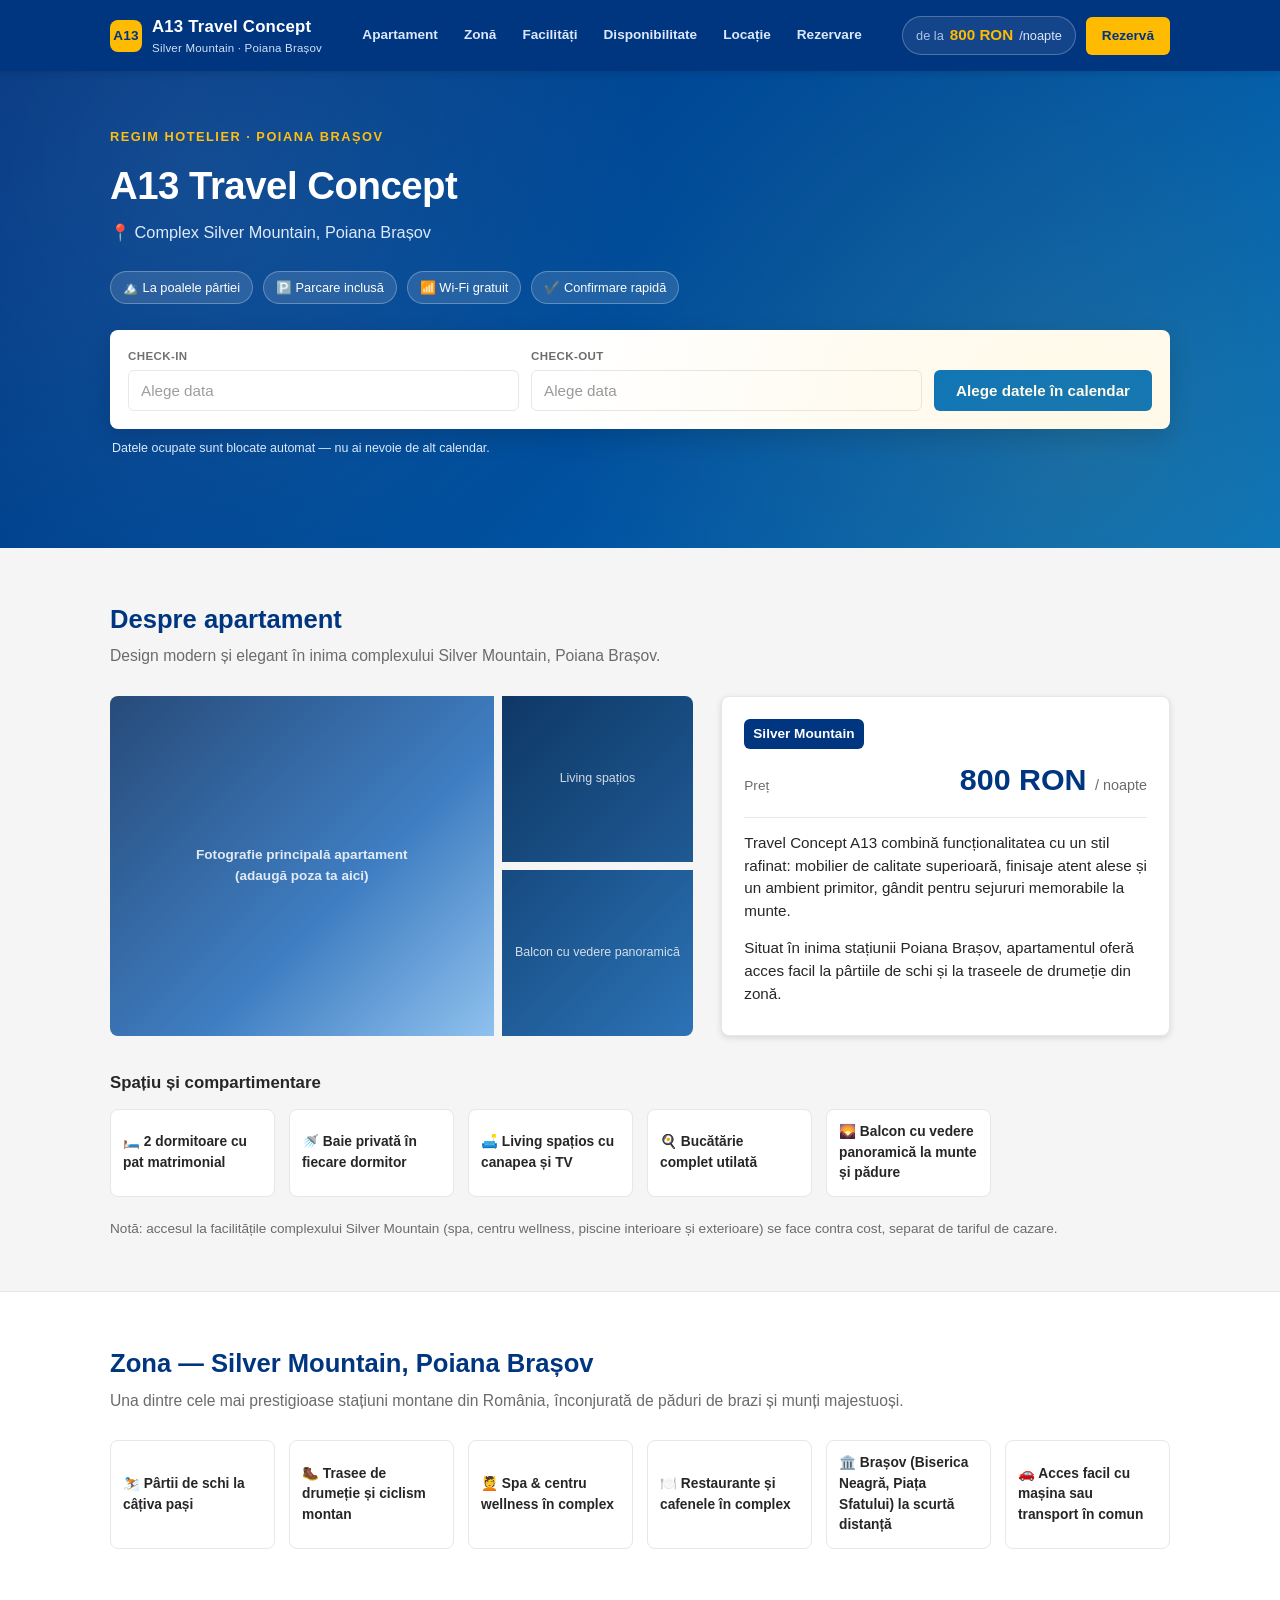
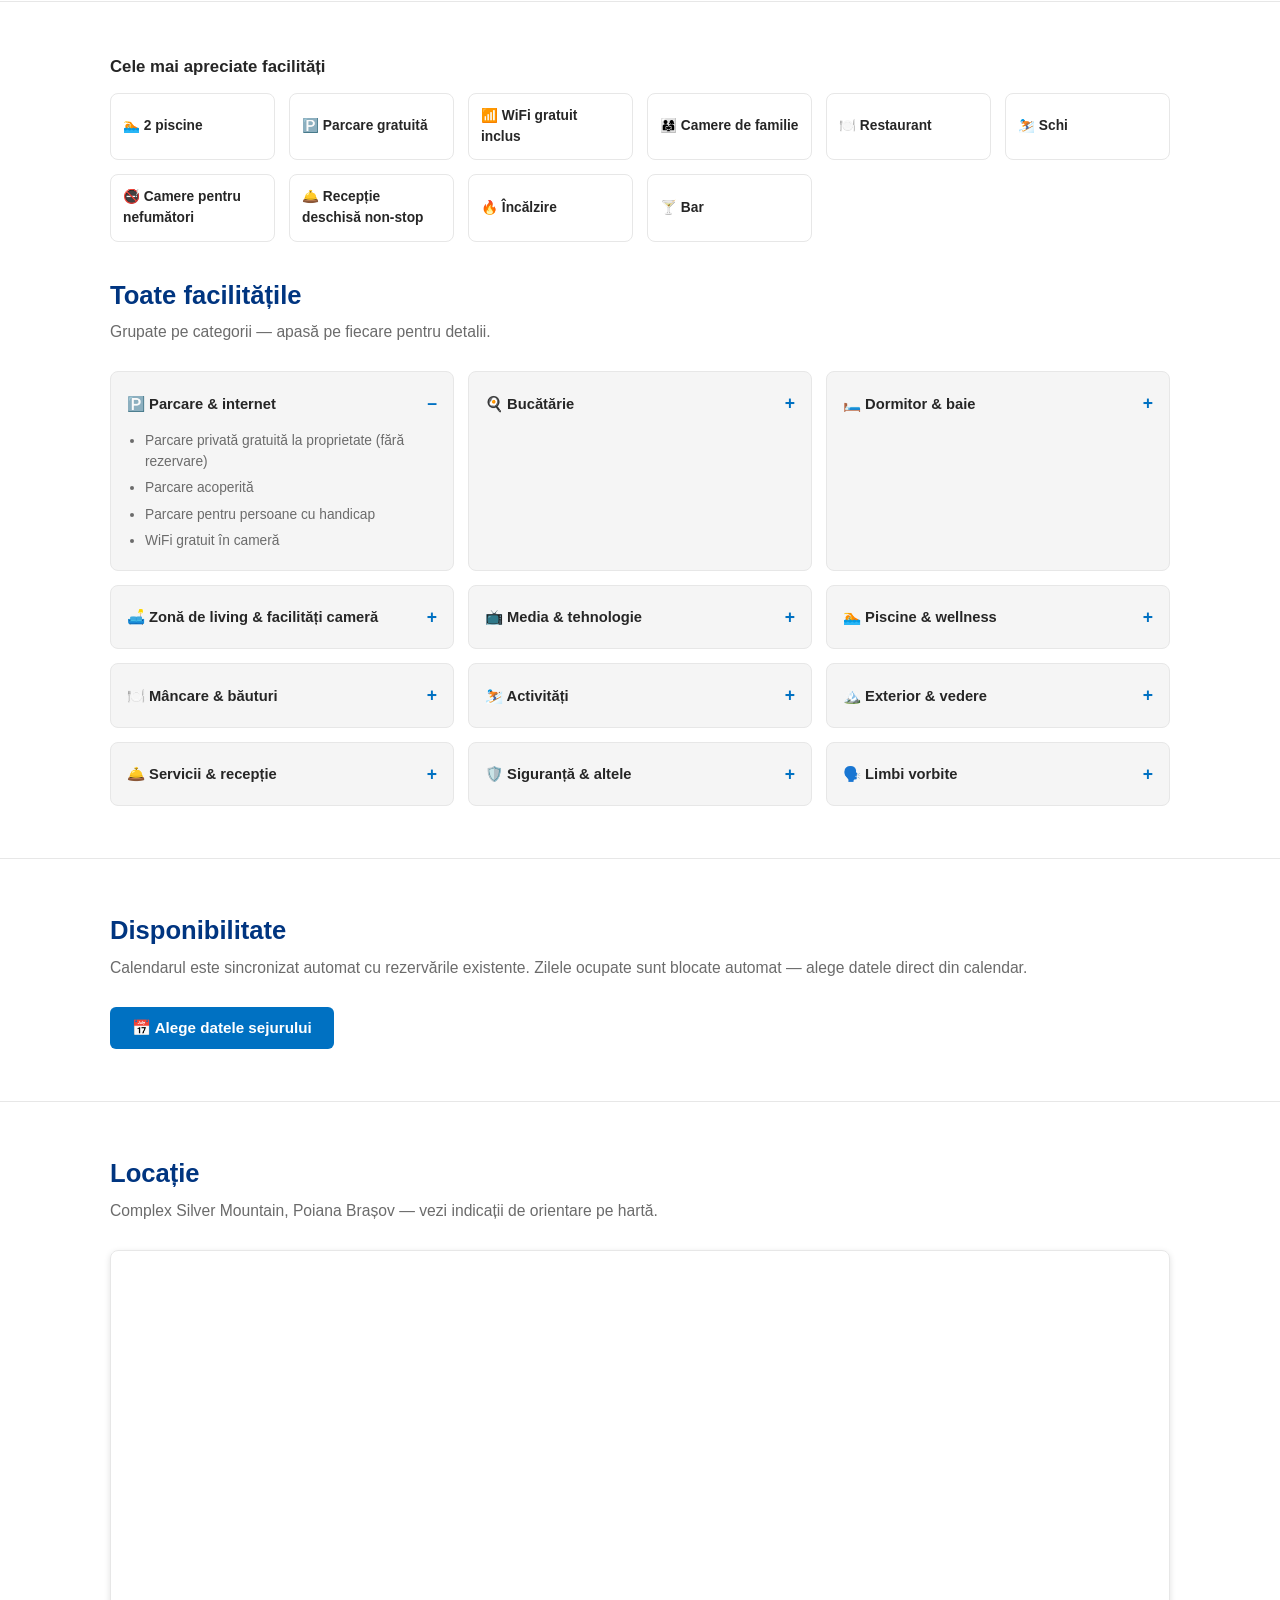
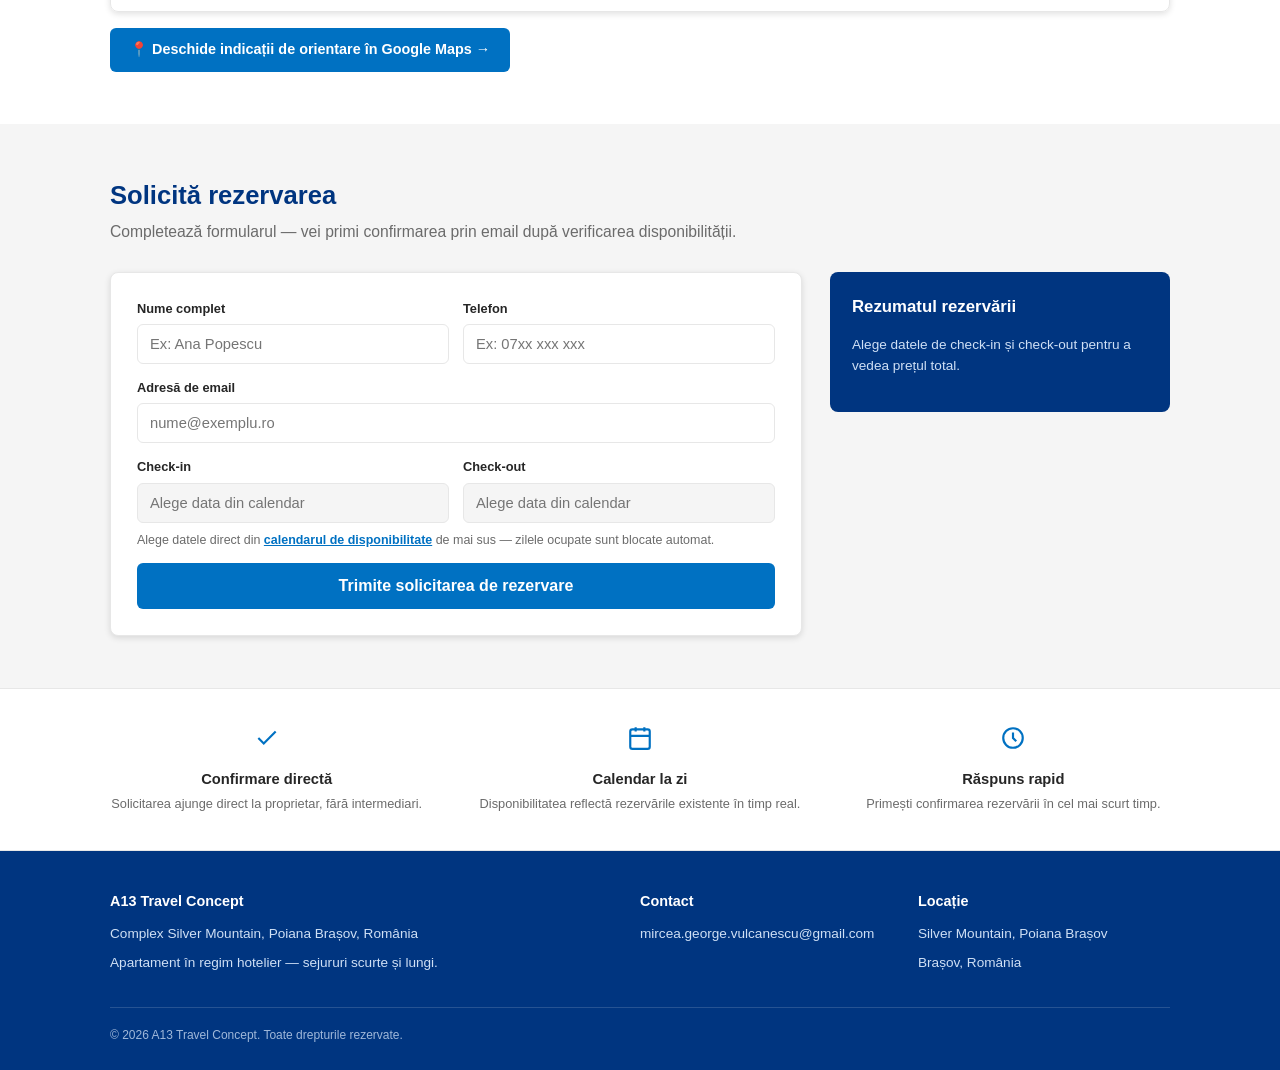
==== commit 7bce1562: "Actualizare site" ====
--- a/a13-travel-concept.html
+++ b/a13-travel-concept.html
@@ -167,6 +167,12 @@
     font-size:.95rem;color:var(--ink);background:var(--white);
   }
   .field input:focus{outline:2px solid var(--blue-mid);outline-offset:1px;border-color:var(--blue-mid);}
+  .field input.field-readonly{cursor:pointer;background:var(--white);}
+  .field input.field-readonly::placeholder{color:#9a9a9a;}
+  .search-hint{
+    color:#dbe8fb;font-size:.78rem;margin:10px 2px 0;text-align:center;
+  }
+  @media(min-width:680px){.search-hint{text-align:left;}}
   .btn-primary{
     background:var(--blue-mid);color:var(--white);border:none;
     padding:12px 22px;border-radius:6px;font-weight:700;font-size:.95rem;cursor:pointer;
@@ -250,7 +256,7 @@
 
   /* CALENDAR */
   .calendar-wrap{
-    background:var(--white);border:1px solid var(--line);border-radius:var(--radius);
+    background:var(--white);border-radius:var(--radius);
     padding:24px;box-shadow:var(--shadow);
   }
   .cal-status{
@@ -305,6 +311,9 @@
     width:100%;padding:11px 12px;border:1.5px solid var(--line);border-radius:6px;font-size:.92rem;
   }
   .form-field input:focus{outline:2px solid var(--blue-mid);outline-offset:1px;border-color:var(--blue-mid);}
+  .form-field input.field-readonly{cursor:pointer;background:var(--bg);}
+  .hint-link{color:var(--blue-mid);font-weight:700;text-decoration:underline;}
+  .calendar-wrap.pulse{}
   .form-field small{color:var(--gray);font-size:.75rem;}
   .hint{font-size:.78rem;color:var(--gray);margin-top:-6px;margin-bottom:14px;}
   .submit-row{margin-top:6px;}
@@ -340,6 +349,33 @@
     font-weight:700;font-size:.9rem;padding:11px 20px;border-radius:6px;
   }
   .map-directions:hover{background:var(--blue-hover);}
+
+  /* POPUP CALENDAR MODAL */
+  .popup-overlay{
+    display:none;position:fixed;inset:0;z-index:200;
+    background:rgba(9,25,50,.55);
+    align-items:flex-start;justify-content:center;
+    padding:16px;overflow-y:auto;
+  }
+  .popup-overlay.open{display:flex;}
+  .popup-box{
+    background:var(--bg);border-radius:12px;
+    max-width:640px;width:100%;margin:24px 0;
+    box-shadow:var(--shadow-lg);
+    max-height:calc(100vh - 48px);overflow-y:auto;
+  }
+  .popup-head{
+    display:flex;align-items:center;justify-content:space-between;
+    padding:18px 20px;background:var(--blue-dark);color:var(--white);
+    border-radius:12px 12px 0 0;position:sticky;top:0;z-index:1;
+  }
+  .popup-head h3{margin:0;font-size:1.05rem;}
+  .popup-close{
+    background:rgba(255,255,255,.12);border:1px solid rgba(255,255,255,.25);
+    color:var(--white);width:32px;height:32px;border-radius:6px;
+    cursor:pointer;font-size:1rem;line-height:1;
+  }
+  .popup-box .calendar-wrap{box-shadow:none;border-radius:0 0 12px 12px;}
 
   /* TRUST STRIP */
   .trust{background:var(--white);border-top:1px solid var(--line);border-bottom:1px solid var(--line);}
@@ -410,14 +446,15 @@
     <div class="search-card" aria-label="Verifică disponibilitate rapid">
       <div class="field">
         <label for="quickCheckin">Check-in</label>
-        <input type="date" id="quickCheckin">
+        <input type="text" id="quickCheckin" class="field-readonly" placeholder="Alege data" readonly>
       </div>
       <div class="field">
         <label for="quickCheckout">Check-out</label>
-        <input type="date" id="quickCheckout">
+        <input type="text" id="quickCheckout" class="field-readonly" placeholder="Alege data" readonly>
       </div>
-      <button class="btn-primary" id="quickCheckBtn" type="button">Verifică disponibilitatea</button>
-    </div>
+      <button class="btn-primary" id="quickCheckBtn" type="button">Alege datele în calendar</button>
+    </div>
+    <p class="search-hint" id="searchHint">Datele ocupate sunt blocate automat — nu ai nevoie de alt calendar.</p>
   </div>
 </section>
 
@@ -624,7 +661,17 @@
 <section id="disponibilitate" style="background:var(--white);border-top:1px solid var(--line);">
   <div class="wrap">
     <h2 class="section-title">Disponibilitate</h2>
-    <p class="section-sub">Calendarul este sincronizat automat cu rezervările existente. Zilele marcate ca ocupate nu pot fi selectate.</p>
+    <p class="section-sub">Calendarul este sincronizat automat cu rezervările existente. Zilele ocupate sunt blocate automat — alege datele direct din calendar.</p>
+    <button type="button" class="btn-primary" id="openCalBtn">📅 Alege datele sejurului</button>
+  </div>
+</section>
+
+<div class="popup-overlay" id="popupOverlay">
+  <div class="popup-box">
+    <div class="popup-head">
+      <h3>Alege datele sejurului</h3>
+      <button type="button" class="popup-close" id="popupClose" aria-label="Închide">✕</button>
+    </div>
 
     <div class="calendar-wrap">
       <div class="cal-status" id="calStatus"><span class="dot"></span> Se încarcă disponibilitatea din calendar…</div>
@@ -644,7 +691,7 @@
       </div>
     </div>
   </div>
-</section>
+</div>
 
 <section id="harta" style="background:var(--white);border-top:1px solid var(--line);">
   <div class="wrap">
@@ -692,14 +739,14 @@
         <div class="form-row">
           <div class="form-field">
             <label for="fcheckin">Check-in</label>
-            <input type="date" id="fcheckin" name="checkin" required>
+            <input type="text" id="fcheckin" name="checkin" class="field-readonly" placeholder="Alege data din calendar" readonly required>
           </div>
           <div class="form-field">
             <label for="fcheckout">Check-out</label>
-            <input type="date" id="fcheckout" name="checkout" required>
+            <input type="text" id="fcheckout" name="checkout" class="field-readonly" placeholder="Alege data din calendar" readonly required>
           </div>
         </div>
-        <p class="hint" id="rangeHint">Selectează datele fie mai sus, fie direct din calendarul de disponibilitate.</p>
+        <p class="hint" id="rangeHint">Alege datele direct din <a href="#disponibilitate" class="hint-link">calendarul de disponibilitate</a> de mai sus — zilele ocupate sunt blocate automat.</p>
 
         <div class="submit-row">
           <button type="submit" class="btn-primary">Trimite solicitarea de rezervare</button>
@@ -768,61 +815,10 @@
   /* ---------- CONFIG ---------- */
   var PRICE_PER_NIGHT = 800;
   var CONTACT_EMAIL = "mircea.george.vulcanescu@gmail.com";
-  var CALENDAR_ID = "ch4cifvuu7agfajplgrccculheveu7g6@import.calendar.google.com";
-  var ICS_URL = "https://calendar.google.com/calendar/ical/" + encodeURIComponent(CALENDAR_ID) + "/public/basic.ics";
-  // Lista de proxy-uri CORS încercate în ordine (Google nu trimite headere CORS pe .ics).
-  var PROXY_URLS = [
-    "https://api.allorigins.win/raw?url=" + encodeURIComponent(ICS_URL),
-    "https://corsproxy.io/?url=" + encodeURIComponent(ICS_URL),
-    "https://api.codetabs.com/v1/proxy?quest=" + encodeURIComponent(ICS_URL)
-  ];
+  var BOOKED_JSON = "booked-dates.json"; // generat periodic de update-calendar.js
 
   var bookedRanges = []; // [{start:Date, end:Date}] end este exclusiv (ca in ICS)
   var calStatusEl = document.getElementById("calStatus");
-
-  /* ---------- ICS FETCH + PARSE ---------- */
-  function parseICSDate(raw){
-    raw = raw.trim();
-    if(/^\d{8}$/.test(raw)){
-      var y=+raw.slice(0,4), m=+raw.slice(4,6)-1, d=+raw.slice(6,8);
-      return new Date(y,m,d);
-    }
-    var m2 = raw.match(/^(\d{4})(\d{2})(\d{2})T(\d{2})(\d{2})(\d{2})Z?$/);
-    if(m2){
-      return new Date(Date.UTC(+m2[1], +m2[2]-1, +m2[3], +m2[4], +m2[5], +m2[6]));
-    }
-    return null;
-  }
-
-  function parseICS(text){
-    var lines = text.split(/\r\n|\n|\r/);
-    // unfold: liniile care incep cu spatiu continua linia anterioara
-    var unfolded = [];
-    for(var i=0;i<lines.length;i++){
-      if(lines[i].charAt(0) === " " && unfolded.length){
-        unfolded[unfolded.length-1] += lines[i].slice(1);
-      } else {
-        unfolded.push(lines[i]);
-      }
-    }
-    var ranges = [];
-    var cur = null;
-    for(var j=0;j<unfolded.length;j++){
-      var line = unfolded[j];
-      if(line.indexOf("BEGIN:VEVENT") === 0){ cur = {}; continue; }
-      if(line.indexOf("END:VEVENT") === 0){
-        if(cur && cur.start && cur.end){ ranges.push({start:cur.start, end:cur.end}); }
-        cur = null; continue;
-      }
-      if(!cur) continue;
-      if(line.indexOf("DTSTART") === 0){
-        var vs = line.split(":"); cur.start = parseICSDate(vs[vs.length-1]);
-      } else if(line.indexOf("DTEND") === 0){
-        var ve = line.split(":"); cur.end = parseICSDate(ve[ve.length-1]);
-      }
-    }
-    return ranges;
-  }
 
   function setStatus(msg, isError){
     calStatusEl.innerHTML = '<span class="dot"></span> ' + msg;
@@ -830,28 +826,22 @@
   }
 
   function loadCalendar(){
-    tryProxy(0);
-  }
-
-  function tryProxy(index){
-    if(index >= PROXY_URLS.length){
-      setStatus("Nu am putut sincroniza automat calendarul Google chiar acum. Poți totuși trimite o solicitare — disponibilitatea va fi confirmată manual prin email.", true);
-      renderCalendar();
-      return;
-    }
-    fetch(PROXY_URLS[index], {cache:"no-store"})
+    fetch(BOOKED_JSON, {cache:"no-store"})
       .then(function(res){
-        if(!res.ok) throw new Error("network");
-        return res.text();
+        if(!res.ok) throw new Error("missing");
+        return res.json();
       })
-      .then(function(text){
-        if(text.indexOf("BEGIN:VCALENDAR") === -1) throw new Error("format");
-        bookedRanges = parseICS(text);
-        setStatus("Calendar sincronizat — disponibilitatea este la zi.", false);
+      .then(function(data){
+        bookedRanges = (data.ranges || []).map(function(r){
+          return { start:new Date(r.start), end:new Date(r.end) };
+        });
+        var updated = data.updatedAt ? new Date(data.updatedAt).toLocaleString("ro-RO") : null;
+        setStatus(updated ? "Disponibilitate actualizată: " + updated : "Disponibilitate încărcată.", false);
         renderCalendar();
       })
       .catch(function(){
-        tryProxy(index + 1);
+        setStatus("Nu am găsit fișierul de disponibilitate. Rulează update-calendar.js pentru a-l genera.", true);
+        renderCalendar();
       });
   }
 
@@ -967,6 +957,13 @@
     }
     syncFormFromSelection();
     renderCalendar();
+
+    if(selection.checkin && selection.checkout){
+      setTimeout(function(){
+        closePopup();
+        document.getElementById("rezervare").scrollIntoView({behavior:"smooth", block:"start"});
+      }, 450);
+    }
   }
 
   document.getElementById("calPrev").addEventListener("click", function(){
@@ -978,13 +975,17 @@
     renderCalendar();
   });
 
-  /* ---------- FORM SYNC + PRICE ---------- */
+  /* ---------- FORM SYNC + PRICE (calendarul este singura sursă de adevăr) ---------- */
   var inCheckin = document.getElementById("fcheckin");
   var inCheckout = document.getElementById("fcheckout");
   var quickCheckin = document.getElementById("quickCheckin");
   var quickCheckout = document.getElementById("quickCheckout");
   var summaryBody = document.getElementById("summaryBody");
   var rangeHint = document.getElementById("rangeHint");
+  var calendarWrap = document.querySelector(".calendar-wrap");
+  var popupOverlay = document.getElementById("popupOverlay");
+  var popupClose = document.getElementById("popupClose");
+  var openCalBtn = document.getElementById("openCalBtn");
 
   function fmtDate(d){
     return d.toLocaleDateString("ro-RO", { day:"2-digit", month:"short", year:"numeric" });
@@ -995,19 +996,50 @@
     return d.getFullYear()+"-"+mm+"-"+dd;
   }
 
+  function openPopup(){
+    popupOverlay.classList.add("open");
+    document.body.style.overflow = "hidden";
+    renderCalendar();
+  }
+  function closePopup(){
+    popupOverlay.classList.remove("open");
+    document.body.style.overflow = "";
+  }
+
+  [quickCheckin, quickCheckout, inCheckin, inCheckout].forEach(function(el){
+    el.addEventListener("click", openPopup);
+    el.addEventListener("focus", openPopup);
+  });
+  document.getElementById("quickCheckBtn").addEventListener("click", openPopup);
+  openCalBtn.addEventListener("click", openPopup);
+  popupClose.addEventListener("click", closePopup);
+  popupOverlay.addEventListener("click", function(e){
+    if(e.target === popupOverlay) closePopup();
+  });
+  rangeHint.addEventListener("click", function(e){
+    if(e.target.tagName === "A"){ e.preventDefault(); openPopup(); }
+  });
+
   function syncFormFromSelection(){
-    if(selection.checkin) inCheckin.value = toInputValue(selection.checkin);
-    if(selection.checkout) inCheckout.value = toInputValue(selection.checkout);
+    quickCheckin.value = selection.checkin ? fmtDate(selection.checkin) : "";
+    quickCheckin.dataset.iso = selection.checkin ? toInputValue(selection.checkin) : "";
+    quickCheckout.value = selection.checkout ? fmtDate(selection.checkout) : "";
+    quickCheckout.dataset.iso = selection.checkout ? toInputValue(selection.checkout) : "";
+
+    inCheckin.value = selection.checkin ? fmtDate(selection.checkin) : "";
+    inCheckin.dataset.iso = selection.checkin ? toInputValue(selection.checkin) : "";
+    inCheckout.value = selection.checkout ? fmtDate(selection.checkout) : "";
+    inCheckout.dataset.iso = selection.checkout ? toInputValue(selection.checkout) : "";
+
     updateSummary();
   }
 
   function updateSummary(){
-    var ci = inCheckin.value ? new Date(inCheckin.value + "T00:00:00") : null;
-    var co = inCheckout.value ? new Date(inCheckout.value + "T00:00:00") : null;
+    var ci = selection.checkin, co = selection.checkout;
 
     if(!ci || !co || co <= ci){
       summaryBody.innerHTML = '<p class="summary-empty">Alege datele de check-in și check-out pentru a vedea prețul total.</p>';
-      rangeHint.textContent = "Selectează datele fie mai sus, fie direct din calendarul de disponibilitate.";
+      rangeHint.innerHTML = 'Alege datele direct din <a href="#disponibilitate" class="hint-link">calendarul de disponibilitate</a> de mai sus — zilele ocupate sunt blocate automat.';
       rangeHint.style.color = "";
       return;
     }
@@ -1031,23 +1063,7 @@
     }
   }
 
-  inCheckin.addEventListener("change", function(){
-    selection.checkin = inCheckin.value ? new Date(inCheckin.value+"T00:00:00") : null;
-    updateSummary(); renderCalendar();
-  });
-  inCheckout.addEventListener("change", function(){
-    selection.checkout = inCheckout.value ? new Date(inCheckout.value+"T00:00:00") : null;
-    updateSummary(); renderCalendar();
-  });
-
-  document.getElementById("quickCheckBtn").addEventListener("click", function(){
-    if(quickCheckin.value) inCheckin.value = quickCheckin.value;
-    if(quickCheckout.value) inCheckout.value = quickCheckout.value;
-    selection.checkin = inCheckin.value ? new Date(inCheckin.value+"T00:00:00") : null;
-    selection.checkout = inCheckout.value ? new Date(inCheckout.value+"T00:00:00") : null;
-    document.getElementById("rezervare").scrollIntoView({behavior:"smooth"});
-    updateSummary(); renderCalendar();
-  });
+  syncFormFromSelection();
 
   /* ---------- SUBMIT (mailto) ---------- */
   document.getElementById("bookingForm").addEventListener("submit", function(e){
@@ -1055,15 +1071,14 @@
     var name = document.getElementById("fname").value.trim();
     var phone = document.getElementById("fphone").value.trim();
     var email = document.getElementById("femail").value.trim();
-    var ci = inCheckin.value, co = inCheckout.value;
+    var ciDate = selection.checkin, coDate = selection.checkout;
     var msgEl = document.getElementById("formMsg");
 
-    if(!name || !phone || !email || !ci || !co){
-      msgEl.textContent = "Completează toate câmpurile pentru a trimite solicitarea.";
+    if(!name || !phone || !email || !ciDate || !coDate){
+      msgEl.textContent = "Completează toate câmpurile și alege datele din calendar pentru a trimite solicitarea.";
       msgEl.className = "form-msg show warn";
       return;
     }
-    var ciDate = new Date(ci+"T00:00:00"), coDate = new Date(co+"T00:00:00");
     if(coDate <= ciDate){
       msgEl.textContent = "Data de check-out trebuie să fie după data de check-in.";
       msgEl.className = "form-msg show warn";
@@ -1075,6 +1090,7 @@
       return;
     }
 
+    var ci = toInputValue(ciDate), co = toInputValue(coDate);
     var nights = Math.round((coDate - ciDate) / 86400000);
     var total = nights * PRICE_PER_NIGHT;
 
@@ -1096,6 +1112,7 @@
 
     window.location.href = mailto;
 
+
     msgEl.textContent = "Se deschide clientul tău de email cu solicitarea precompletată către " + CONTACT_EMAIL + ". Trimite mesajul pentru a finaliza cererea.";
     msgEl.className = "form-msg show ok";
   });
@@ -1119,6 +1136,10 @@
         if(e.stopImmediatePropagation) e.stopImmediatePropagation();
         mobileNav.classList.remove("open");
         menuToggle.setAttribute("aria-expanded", "false");
+        if(id === "disponibilitate"){
+          openPopup();
+          return;
+        }
         target.scrollIntoView({behavior:"smooth", block:"start"});
       }
     }, true);
